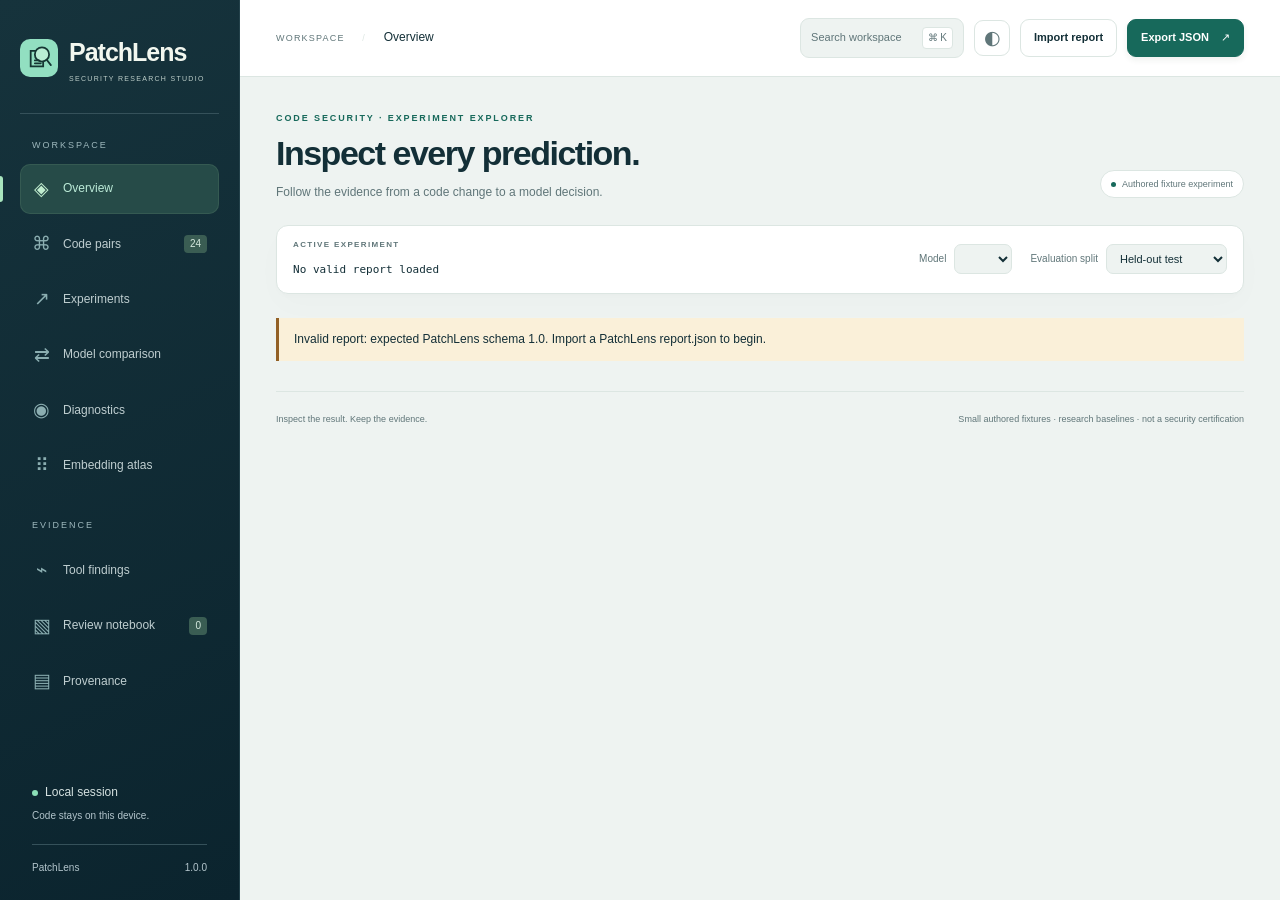
==== src/patchlens/web/index.html @ 0af5da5a "Initial release: PatchLens v1.0.0" ====
<!doctype html>
<html lang="en">
<head>
  <meta charset="utf-8">
  <meta name="viewport" content="width=device-width,initial-scale=1">
  <meta name="description" content="Inspect code pairs, model errors and reproducible security experiments locally with PatchLens.">
  <meta http-equiv="Content-Security-Policy" content="default-src 'self' data: blob:; script-src 'self'; style-src 'self' 'unsafe-inline'; img-src 'self' data: blob:; connect-src 'none'; object-src 'none'; base-uri 'none'">
  <meta name="theme-color" content="#102a32">
  <title>PatchLens · Security Research Studio</title>
  <link rel="icon" href="assets/mark.svg" type="image/svg+xml">
  <link rel="stylesheet" href="styles.css">
  <link rel="stylesheet" href="studio.css">
  <script src="report-data.js" defer></script>
  <script src="analysis.js" defer></script>
  <script src="workspace.js" defer></script>
  <script src="app.js" defer></script>
</head>
<body>
  <a class="skip" href="#main-content">Skip to workbench</a>
  <div class="app-shell">
    <aside class="sidebar">
      <a href="#overview" class="brand" aria-label="PatchLens overview"><img src="assets/mark.svg" alt="" width="36" height="36"><span>PatchLens<small>SECURITY RESEARCH STUDIO</small></span></a>
      <div class="side-rule"></div>
      <div class="nav-label">WORKSPACE</div>
      <nav aria-label="Main navigation">
        <button class="nav-item active" data-route="overview" aria-current="page"><span class="nav-symbol">◈</span>Overview</button>
        <button class="nav-item" data-route="pairs"><span class="nav-symbol">⌘</span>Code pairs<span id="pair-count" class="nav-count">24</span></button>
        <button class="nav-item" data-route="experiments"><span class="nav-symbol">↗</span>Experiments</button>
        <button class="nav-item" data-route="compare"><span class="nav-symbol">⇄</span>Model comparison</button>
        <button class="nav-item" data-route="diagnostics"><span class="nav-symbol">◉</span>Diagnostics</button>
        <button class="nav-item" data-route="embeddings"><span class="nav-symbol">⠿</span>Embedding atlas</button>
        <span class="nav-divider">EVIDENCE</span>
        <button class="nav-item" data-route="tools"><span class="nav-symbol">⌁</span>Tool findings</button>
        <button class="nav-item" data-route="review"><span class="nav-symbol">▧</span>Review notebook<span id="review-count" class="nav-count">0</span></button>
        <button class="nav-item" data-route="provenance"><span class="nav-symbol">▤</span>Provenance</button>
      </nav>
      <div class="side-bottom"><span class="status-dot"></span>Local session<small>Code stays on this device.</small><div class="version">PatchLens <span id="version">1.0.0</span></div></div>
    </aside>
    <div class="main-shell">
      <header class="topbar">
        <div class="breadcrumb">WORKSPACE <span>/</span> <strong id="route-label">Overview</strong></div>
        <div class="top-actions"><button class="command-trigger" id="command-button" aria-label="Search pages and code pairs">Search workspace <kbd>⌘ K</kbd></button><button class="icon-button" id="theme-toggle" aria-label="Toggle dark appearance">◐</button><button class="button quiet" id="import-button">Import report</button><button class="button primary" id="export-button">Export JSON <span aria-hidden="true">↗</span></button></div>
        <input type="file" id="import-file" accept=".json,application/json" hidden>
      </header>
      <main id="main-content">
        <div class="page-intro"><div><div class="eyebrow" id="eyebrow">CODE SECURITY · EXPERIMENT EXPLORER</div><h1 id="page-title">Inspect every prediction.</h1><p id="page-description">Follow the evidence from a code change to a model decision.</p></div><div class="fixture-badge"><span></span>Authored fixture experiment</div></div>
        <div class="contextbar">
          <div class="context-name"><span class="micro-label">ACTIVE EXPERIMENT</span><strong id="experiment-id">Loading local report…</strong></div>
          <div class="select-group"><label for="model-select">Model</label><select id="model-select"></select></div>
          <div class="select-group"><label for="split-select">Evaluation split</label><select id="split-select"><option value="test">Held-out test</option><option value="validation">Validation</option><option value="train">Training</option></select></div>
        </div>
        <div id="notice" class="notice" role="status" hidden></div>
        <section id="view-overview" class="view" aria-label="Experiment overview"></section>
        <section id="view-pairs" class="view" aria-label="Code pair explorer" hidden></section>
        <section id="view-experiments" class="view" aria-label="Experiment comparison" hidden></section>
        <section id="view-compare" class="view" aria-label="Paired model comparison" hidden></section>
        <section id="view-diagnostics" class="view" aria-label="Model diagnostics" hidden></section>
        <section id="view-review" class="view" aria-label="Local review notebook" hidden></section>
        <section id="view-embeddings" class="view" aria-label="Embedding atlas" hidden></section>
        <section id="view-tools" class="view" aria-label="Static analysis findings" hidden></section>
        <section id="view-provenance" class="view" aria-label="Dataset provenance" hidden></section>
        <footer class="page-footer"><span>Inspect the result. Keep the evidence.</span><span>Small authored fixtures · research baselines · not a security certification</span></footer>
      </main>
    </div>
  </div>
  <div id="toast" role="status" aria-live="polite" hidden></div>
  <input type="file" id="comparison-file" accept=".json,application/json" hidden>
  <input type="file" id="review-file" accept=".json,application/json" hidden>
  <dialog id="command-dialog" aria-labelledby="command-title">
    <div class="command-heading"><h2 id="command-title">Go anywhere.</h2><button class="small-button" id="command-close" aria-label="Close workspace search">Esc</button></div>
    <label class="sr-only" for="command-search">Search pages and code pairs</label><input id="command-search" class="search" placeholder="Search pages, code pairs or actions…" autocomplete="off">
    <div id="command-results" class="command-results"></div>
    <p class="command-help">↑ ↓ to move · Enter to open · Esc to close</p>
  </dialog>
  <noscript><div class="noscript">JavaScript is needed for the interactive workbench. The same raw results are available in report.json.</div></noscript>
</body>
</html>
---- src/patchlens/web/styles.css ----
@font-face{font-family:PatchSans;src:local("Inter"),local("Segoe UI"),local("Arial");font-display:swap}
:root{--bg:#f5f6f2;--panel:#ffffff;--ink:#152c36;--muted:#596d75;--line:#dbe4df;--teal:#146d5d;--mint:#dff3e8;--nav:#142734;--nav-muted:#b3c5cc;--danger:#a74332;--danger-bg:#fff0e9;--warm:#926026;--warm-bg:#faf0d9;--code:#14252f;--code-ink:#e4ecea;--code-muted:#a9b9bf;--shadow:0 5px 20px rgba(24,44,42,.025);color-scheme:light}
:root[data-theme=dark]{--bg:#0f1d25;--panel:#172b35;--ink:#e9f2ef;--muted:#adc1c5;--line:#304651;--teal:#8bdfc5;--mint:#203f38;--nav:#0b1921;--nav-muted:#abc0c8;--danger:#ffb6a5;--danger-bg:#442f2e;--warm:#e4c188;--warm-bg:#3c3524;--code:#101d25;--code-ink:#e4ecea;--code-muted:#a9b9bf;color-scheme:dark}
*{box-sizing:border-box}body{margin:0;font-family:PatchSans,-apple-system,BlinkMacSystemFont,"Segoe UI",Arial,sans-serif;background:var(--bg);color:var(--ink);font-size:14px;line-height:1.55}button,input,select{font:inherit}button,select{cursor:pointer}button{color:inherit}a{color:var(--teal)}button:focus-visible,select:focus-visible,input:focus-visible,a:focus-visible,[tabindex]:focus-visible{outline:3px solid #ca8b54;outline-offset:3px}button:disabled{cursor:default;opacity:.45}.app-shell{display:grid;grid-template-columns:216px minmax(0,1fr);min-height:100vh}.sidebar{background:var(--nav);color:#edf4ee;padding:30px 18px 22px;display:flex;flex-direction:column;min-width:0}.brand{display:flex;align-items:center;gap:10px;text-decoration:none;color:#f2f7ef;font-size:22px;font-weight:650;letter-spacing:-.7px}.brand small{display:block;font-size:8px;letter-spacing:1.55px;font-weight:400;color:#bdcec9;margin-top:2px}.side-rule{height:1px;background:#364853;margin:28px 0}.nav-label{font-size:10px;letter-spacing:1.5px;color:var(--nav-muted);margin:0 12px 12px}.sidebar nav{display:grid;gap:5px}.nav-item{display:flex;align-items:center;gap:11px;border:0;background:transparent;color:#c7d5d7;padding:12px 13px;border-radius:8px;text-align:left;font-size:13px}.nav-item:hover{background:#213744}.nav-item.active{color:#a7f1d1;background:#29463f}.nav-symbol{font-size:19px;width:19px;text-align:center}.nav-count{font-size:10px;background:#37554c;border-radius:4px;padding:1px 6px;margin-left:auto;color:#d6eadf}.side-bottom{margin-top:auto;padding:90px 12px 0;color:#d5e1e0;font-size:12px}.status-dot{display:inline-block;width:6px;height:6px;border-radius:100%;background:#8bdfb7;margin-right:7px}.side-bottom small{display:block;font-size:10px;margin-top:6px;color:var(--nav-muted)}.version{border-top:1px solid #364853;margin-top:20px;padding-top:15px;color:var(--nav-muted);font-size:10px}.version span{float:right}.main-shell{min-width:0}.topbar{min-height:77px;display:flex;align-items:center;justify-content:space-between;gap:12px;padding:18px 34px;border-bottom:1px solid var(--line);background:var(--panel)}.breadcrumb{font-size:10px;letter-spacing:1.2px;color:var(--muted)}.breadcrumb span{padding:0 14px;color:var(--line)}.breadcrumb strong{font-size:12px;font-weight:500;letter-spacing:0;color:var(--ink)}.top-actions{display:flex;align-items:center;gap:8px}.button{border:1px solid var(--line);background:var(--panel);padding:9px 13px;border-radius:7px;font-size:12px;font-weight:550;white-space:nowrap}.button:hover{border-color:var(--teal)}.button.primary{background:var(--teal);color:var(--panel);border-color:var(--teal)}.button.primary span{margin-left:9px}.button.quiet{background:transparent}.icon-button{border:0;background:transparent;color:var(--muted);width:34px;height:34px;font-size:22px}.small-button{padding:5px 9px;font-size:11px;border:1px solid var(--line);background:var(--panel);border-radius:5px;color:var(--ink)}#main-content{max-width:1540px;margin:auto;padding:31px 34px 20px}.page-intro{display:flex;justify-content:space-between;gap:20px;align-items:center;margin-bottom:25px}.eyebrow{font-size:10px;letter-spacing:1.5px;color:var(--teal);font-weight:600}h1{font-family:Georgia,"Times New Roman",serif;font-size:37px;line-height:1.2;letter-spacing:-1.4px;font-weight:400;margin:9px 0 8px}.page-intro p{color:var(--muted);font-size:13px;margin:0}.fixture-badge{font-size:10px;white-space:nowrap;display:flex;align-items:center;gap:6px;color:var(--teal);background:var(--mint);padding:7px 10px;border-radius:5px}.fixture-badge span{width:5px;height:5px;background:var(--teal);border-radius:100%}.contextbar{display:flex;align-items:center;gap:19px;flex-wrap:wrap;background:var(--panel);border:1px solid var(--line);border-radius:10px;padding:15px 18px;margin-bottom:23px}.context-name{flex:1;min-width:170px}.micro-label{font-size:9px;letter-spacing:1.3px;color:var(--muted);display:block;margin-bottom:5px}.context-name strong{font-family:ui-monospace,SFMono-Regular,Consolas,monospace;font-size:12px;font-weight:500}.select-group{display:flex;gap:8px;align-items:center}.select-group label{color:var(--muted);font-size:11px}select{max-width:100%;background:var(--bg);border:1px solid var(--line);color:var(--ink);border-radius:6px;padding:8px 27px 8px 9px;font-size:11px}h2,h3{font-weight:550}h2{font-size:15px;margin:0}h3{font-size:13px;margin:0}.panel{background:var(--panel);border:1px solid var(--line);border-radius:11px;padding:20px;box-shadow:var(--shadow);min-width:0}.panel-head{display:flex;justify-content:space-between;gap:12px;align-items:start;margin-bottom:17px}.panel-head p{font-size:11px;color:var(--muted);margin:5px 0 0}.panel-tag{font-size:9px;letter-spacing:.5px;color:var(--muted);border:1px solid var(--line);padding:3px 6px;border-radius:4px;white-space:nowrap}.stats-grid{display:grid;grid-template-columns:repeat(4,minmax(0,1fr));gap:13px;margin-bottom:18px}.stat{padding:17px 18px;background:var(--panel);border:1px solid var(--line);border-radius:10px}.stat-title{font-size:11px;color:var(--muted)}.stat-value{font-size:30px;font-weight:550;letter-spacing:-1.3px;margin:7px 0 3px;line-height:1.3;font-variant-numeric:tabular-nums}.stat-detail{font-size:10px;color:var(--muted)}.stat.accent{background:var(--nav);color:#edf5ef;border-color:var(--nav)}.stat.accent .stat-title,.stat.accent .stat-detail{color:#bad1c9}.stat.accent .stat-value{color:#a9ebca}.grid-main{display:grid;grid-template-columns:minmax(0,1.6fr) minmax(270px,1fr);gap:18px;margin-bottom:18px}.grid-equal{display:grid;grid-template-columns:1fr 1fr;gap:18px;margin-bottom:18px}.table-wrap{overflow-x:auto}table{border-collapse:collapse;width:100%;font-size:11px}th{text-align:left;color:var(--muted);font-size:9px;text-transform:uppercase;letter-spacing:.7px;font-weight:500;padding:0 9px 12px;border-bottom:1px solid var(--line)}td{padding:13px 9px;border-bottom:1px solid var(--line);font-variant-numeric:tabular-nums}tr:last-child td{border-bottom:0}td.num{text-align:right}th.num{text-align:right}td:first-child,th:first-child{padding-left:0}.selected-row td{background:var(--mint)}.model-name{font-size:11px;font-weight:500;display:flex;gap:6px;align-items:center}.model-name i{display:inline-block;width:6px;height:6px;border-radius:100%;background:var(--teal)}.model-note{display:block;font-size:9px;color:var(--muted);margin-top:3px}.subtle-link{border:0;background:transparent;color:var(--teal);font-size:11px;text-align:left;padding:0}.metric-foot{color:var(--muted);font-size:10px;margin-top:15px}.matrix{display:grid;grid-template-columns:1fr 1fr;gap:8px}.matrix-cell{border-radius:7px;padding:13px;background:var(--bg)}.matrix-cell strong{display:block;font-size:26px;font-variant-numeric:tabular-nums;font-weight:550}.matrix-cell span{display:block;font-size:10px;color:var(--muted)}.matrix-cell.error{background:var(--danger-bg);color:var(--danger)}.matrix-cell.error span{color:var(--danger)}.matrix-caption{font-size:10px;color:var(--muted);margin:11px 0 0}.chart{width:100%;min-height:220px}.chart svg{display:block;width:100%;overflow:visible}.chart .grid{stroke:var(--line);stroke-width:1}.chart text{fill:var(--muted);font:11px PatchSans,Arial,sans-serif}.chart .axis-title{fill:var(--ink)}.chart .line{fill:none;stroke:var(--teal);stroke-width:2.3;stroke-linejoin:round}.chart .fill{fill:var(--mint)}.error-list{display:grid;gap:0}.error-row{width:100%;display:flex;justify-content:space-between;align-items:center;gap:15px;background:none;border:0;border-bottom:1px solid var(--line);padding:12px 0;text-align:left}.error-row:last-child{border-bottom:0}.error-row strong{font-size:12px;font-weight:500;display:block}.error-row small{font-size:10px;color:var(--muted);display:block;margin-top:2px}.pill{display:inline-block;border-radius:4px;padding:3px 6px;font-size:9px;white-space:nowrap;background:var(--mint);color:var(--teal)}.pill.risk{background:var(--danger-bg);color:var(--danger)}.pill.neutral{background:var(--bg);color:var(--muted)}.empty{color:var(--muted);font-size:12px;padding:20px 0;line-height:1.6}.note-line{font-size:11px;color:var(--muted);margin:15px 0 0;padding-top:13px;border-top:1px solid var(--line)}.pair-layout{display:grid;grid-template-columns:240px minmax(0,1fr);gap:17px}.pair-library{padding:15px}.search{width:100%;border:1px solid var(--line);border-radius:6px;padding:10px;background:var(--bg);color:var(--ink);font-size:12px}.pair-filters{display:flex;gap:8px;flex-wrap:wrap;margin:10px 0}.pair-filters select{flex:1;min-width:0}.pair-list{display:grid;gap:5px;max-height:655px;overflow:auto;margin-top:13px}.pair-option{border:1px solid transparent;text-align:left;padding:13px 11px;border-radius:6px;background:none;color:var(--ink)}.pair-option strong{display:block;font-size:12px;font-weight:500}.pair-option small{display:block;font-size:9px;color:var(--muted);margin-top:5px;letter-spacing:.35px}.pair-option.selected{background:var(--mint);border-color:var(--mint)}.pair-option:hover{border-color:var(--line)}.pair-detail{min-width:0}.pair-heading{display:flex;justify-content:space-between;align-items:center;gap:10px;margin-bottom:14px}.pair-heading h2{font-size:18px}.pair-heading p{font-size:10px;color:var(--muted);margin:5px 0 0}.code-grid{display:grid;grid-template-columns:1fr 1fr;gap:11px}.code-panel{background:var(--code);color:var(--code-ink);border-radius:9px;min-width:0;overflow:hidden}.code-head{padding:12px 13px;border-bottom:1px solid #38505a;display:flex;justify-content:space-between;gap:6px;align-items:center;font-size:11px}.code-head strong{font-weight:500}.code-head .copy{background:#263a45;border:1px solid #405560;border-radius:4px;color:#dbe8e4;font-size:9px;padding:3px 6px}.code-panel pre{margin:0;min-height:220px;padding:13px 0;font:11px/1.9 ui-monospace,SFMono-Regular,Consolas,monospace;white-space:pre-wrap;overflow-wrap:anywhere;tab-size:2}.code-line{display:block;padding:0 11px}.line-no{display:inline-block;min-width:22px;color:#94a9b3;font-size:9px;user-select:none}.line-change.before{background:#593d343d}.line-change.after{background:#285b4347}.token-keyword{color:#95d6ec}.token-string{color:#cfdaa3}.token-number{color:#e6b894}.code-score{border-top:1px solid #38505a;display:flex;justify-content:space-between;gap:12px;padding:11px 13px;font-size:10px;color:#bacbd0}.code-score strong{color:#f0f4e9;font-weight:500}.rationale{margin-top:13px}.rationale p{font-size:12px;color:var(--muted);margin:8px 0 15px}.rationale p:last-child{margin-bottom:0}.pair-meta{display:flex;gap:8px;flex-wrap:wrap;margin-top:14px}.threshold-panel{padding:18px;margin-bottom:18px;display:flex;gap:22px;align-items:center;flex-wrap:wrap}.threshold-panel .threshold-copy{min-width:200px;flex:1}.threshold-copy p{font-size:11px;color:var(--muted);margin:5px 0 0}.threshold-control{flex:1;min-width:190px;display:flex;gap:13px;align-items:center}.threshold-control input{accent-color:var(--teal);width:100%}.threshold-value{font-size:21px;font-variant-numeric:tabular-nums;min-width:47px}.legend{display:flex;gap:17px;flex-wrap:wrap;font-size:10px;color:var(--muted);margin-bottom:10px}.legend span{display:flex;gap:6px;align-items:center}.legend i{width:7px;height:7px;border-radius:100%;background:var(--teal)}.legend i.risk{background:var(--danger)}.embedding-layout{display:grid;grid-template-columns:minmax(0,2fr) minmax(220px,1fr);gap:18px}.embedding-chart{min-height:350px}.scatter-point{stroke:var(--panel);stroke-width:1.5;cursor:pointer}.scatter-point:hover,.scatter-point:focus{stroke:var(--ink);stroke-width:3}.point-inspector dl{margin:15px 0 0}.point-inspector dt{font-size:10px;color:var(--muted);margin-top:14px}.point-inspector dd{margin:3px 0;font-size:12px;overflow-wrap:anywhere}.point-inspector p{font-size:12px;color:var(--muted)}.point-inspector .button{margin-top:20px}.key-values{margin:0}.kv-row{display:grid;grid-template-columns:160px 1fr;gap:15px;padding:13px 0;border-bottom:1px solid var(--line);font-size:12px}.kv-row:last-child{border:0}.kv-row dt{color:var(--muted)}.kv-row dd{margin:0;overflow-wrap:anywhere}.hash{font:11px/1.7 ui-monospace,SFMono-Regular,Consolas,monospace}.checklist{list-style:none;padding:0;margin:0}.checklist li{font-size:12px;padding:10px 0;border-bottom:1px solid var(--line);display:flex;gap:8px}.checklist li:last-child{border:0}.checklist li::before{content:'✓';color:var(--teal)}.page-footer{display:flex;justify-content:space-between;gap:15px;flex-wrap:wrap;border-top:1px solid var(--line);padding-top:17px;margin-top:27px;color:var(--muted);font-size:9px}.notice{border-left:3px solid var(--warm);background:var(--warm-bg);color:var(--ink);padding:12px 15px;margin-bottom:18px;font-size:12px}.noscript{position:absolute;top:100px;left:20px;background:white;color:black;padding:20px}.skip{position:absolute;left:10px;top:-100px;background:var(--panel);padding:10px;z-index:100}.skip:focus{top:10px}#toast{position:fixed;bottom:24px;right:24px;max-width:calc(100% - 48px);border-radius:8px;background:var(--nav);color:#eef5ec;padding:13px 18px;box-shadow:0 5px 30px #0003;z-index:100;font-size:12px}[hidden]{display:none!important}.table-button{border:0;background:none;font:inherit;text-align:left;color:inherit;padding:0}.table-button:hover{text-decoration:underline}.detail-figure{font-size:36px;font-weight:500;letter-spacing:-1px;margin:15px 0 3px}.detail-caption{font-size:11px;color:var(--muted)}.source-banner{display:block;border-radius:10px;width:100%;margin:0 0 18px}.experiment-traits{display:flex;flex-wrap:wrap;gap:6px;margin:8px 0 0}
@media(min-width:1600px){#main-content{padding:38px 48px}.topbar{padding-left:48px;padding-right:48px}.app-shell{grid-template-columns:230px minmax(0,1fr)}}
@media(max-width:1150px){.app-shell{grid-template-columns:186px minmax(0,1fr)}.sidebar{padding:26px 12px}.brand{font-size:20px}.brand small{font-size:7px}.nav-item{font-size:12px;padding:11px 10px}#main-content{padding:26px 23px}.topbar{padding:17px 23px}.fixture-badge{display:none}.grid-main{grid-template-columns:minmax(0,1.4fr) minmax(240px,1fr)}.pair-layout{grid-template-columns:200px minmax(0,1fr)}.code-grid{grid-template-columns:1fr}.code-panel pre{min-height:160px}.stats-grid{gap:10px}.stat{padding:15px}.stat-value{font-size:27px}.contextbar{gap:12px}.select-group label{display:none}}
@media(max-width:850px){.app-shell{grid-template-columns:1fr}.sidebar{padding:15px 20px;gap:12px}.brand{font-size:22px}.brand small{font-size:8px}.side-rule,.nav-label,.side-bottom{display:none}.sidebar nav{display:flex;flex-wrap:wrap;gap:5px}.nav-item{padding:8px 11px}.nav-symbol{font-size:16px;width:16px}.nav-count{display:none}.grid-main,.embedding-layout{grid-template-columns:1fr 1fr}.stats-grid{grid-template-columns:repeat(4,1fr)}.topbar{min-height:65px}.code-grid{grid-template-columns:1fr}.pair-list{max-height:460px}}
@media(max-width:640px){#main-content{padding:23px 15px}.sidebar{padding:16px 15px}.brand img{width:30px;height:30px}.nav-item{font-size:11px;padding:8px 9px;min-height:40px}.nav-symbol{display:none}.topbar{padding:12px 15px;flex-wrap:wrap}.breadcrumb{font-size:9px}.top-actions{gap:6px}.button{font-size:11px;padding:8px 10px}h1{font-size:31px}.eyebrow{font-size:9px}.page-intro p{font-size:12px}.contextbar{padding:12px;gap:10px}.context-name{width:100%;flex:auto}.select-group{flex:1;min-width:0}.select-group select{width:100%}.stats-grid{grid-template-columns:1fr 1fr;gap:10px}.stat-value{font-size:29px}.grid-main,.grid-equal,.embedding-layout{grid-template-columns:1fr}.panel{padding:17px}.pair-layout{grid-template-columns:1fr}.pair-list{max-height:180px;grid-template-columns:1fr 1fr;gap:5px}.pair-option{padding:10px 8px}.pair-heading h2{font-size:17px}.code-grid{grid-template-columns:1fr}.code-panel pre{font-size:12px}.threshold-panel{gap:15px}.threshold-control{width:100%;flex:auto}.kv-row{grid-template-columns:1fr;gap:5px;padding:11px 0}.page-footer{font-size:10px}.fixture-badge{display:none}.table-wrap{margin:0 -2px}th,td{padding:10px 6px}table{font-size:10px}.model-name{font-size:10px}.model-note{font-size:9px}.select-group select{font-size:12px}.source-banner{border-radius:7px}}
@media(prefers-reduced-motion:reduce){*{scroll-behavior:auto!important;transition:none!important}}
@media print{.sidebar,.topbar,.contextbar,.page-footer,.threshold-panel,.pair-library{display:none}.app-shell{display:block}.panel,.stat{break-inside:avoid;box-shadow:none}.grid-main,.grid-equal{grid-template-columns:1fr 1fr}.page-intro{margin-top:0}body{background:white;color:black}.view[hidden]{display:none!important}#main-content{padding:0;max-width:none}}
.tool-explainer{margin-bottom:18px;border-left:3px solid var(--teal)}.tool-explainer p{font-size:12px;color:var(--muted)}.tool-findings{display:grid;gap:0}.finding-row{display:grid;grid-template-columns:65px minmax(0,1fr) 16px;gap:12px;text-align:left;padding:17px 0;border:0;border-bottom:1px solid var(--line);background:none;color:var(--ink)}.finding-row:last-child{border-bottom:0}.finding-row strong{display:block;font-size:12px}.finding-row small{display:block;color:var(--muted);font-size:10px;margin-top:5px;overflow-wrap:anywhere}.finding-row p{font-size:12px;margin:8px 0;overflow-wrap:anywhere}.finding-marker{font-size:9px;text-transform:uppercase;letter-spacing:.5px;background:var(--warm-bg);color:var(--warm);padding:5px 7px;align-self:start;border-radius:4px}.finding-row:hover strong{text-decoration:underline}@media(max-width:640px){.finding-row{grid-template-columns:1fr 15px}.finding-marker{grid-column:1/-1;width:max-content}}
---- src/patchlens/web/studio.css ----
/* Studio interface tokens and component styles. */
:root{--bg:#eef3f1;--panel:#fff;--ink:#132f37;--muted:#607679;--line:#dce6e2;--teal:#17695b;--mint:#e2f4eb;--nav:#102a32;--danger:#b44432;--danger-bg:#fff0ec;--shadow:0 3px 5px #123b2d03,0 12px 32px #123b2d04;--radius:16px;--violet:#7162b3;--coral:#d66f58}
:root[data-theme=dark]{--bg:#0b1b22;--panel:#142b34;--ink:#e8f4ef;--muted:#aac0bf;--line:#2a444a;--teal:#9be6c5;--mint:#21483d;--nav:#091e26;--danger:#ffb9a8;--danger-bg:#442d2b;--shadow:0 12px 32px #00000012;--violet:#b5a5ef;--coral:#ee9a84}
body{font-size:14px;line-height:1.6;letter-spacing:.02px}button,input,select,textarea{font:inherit}button{transition:background .16s,border-color .16s,transform .16s}button:active{transform:translateY(1px)}textarea:focus-visible{outline:3px solid #bd945b;outline-offset:3px}.sr-only{position:absolute;width:1px;height:1px;padding:0;margin:-1px;overflow:hidden;clip:rect(0,0,0,0);white-space:nowrap;border:0}
.app-shell{grid-template-columns:240px minmax(0,1fr)}.sidebar{position:sticky;top:0;height:100vh;padding:32px 20px 24px;background:linear-gradient(155deg,#16333c,#0b242e);border-right:1px solid #23414a;overflow-y:auto}.brand{font-size:25px;letter-spacing:-1px;gap:11px}.brand img{width:38px;height:38px}.brand small{font-size:7px;letter-spacing:1.3px;margin-top:1px}.side-rule{background:#35515a;margin:29px 0 24px}.nav-label{font-size:9px;letter-spacing:2px;margin-bottom:11px;color:#9eb8bd}.sidebar nav{gap:5px}.nav-item{position:relative;min-height:45px;padding:10px 12px;border-radius:10px;font-size:12px;gap:12px;color:#bfced0}.nav-item.active{background:#264b48;color:#bcebd8;box-shadow:inset 0 0 0 1px #54796652}.nav-item.active:before{content:'';position:absolute;left:-20px;top:12px;bottom:12px;width:3px;background:#a9e5be;border-radius:0 3px 3px 0}.nav-item:hover{background:#20404a}.nav-symbol{font-size:19px;color:#8baeb1}.nav-item.active .nav-symbol{color:#c0edcf}.nav-divider{font-size:9px;letter-spacing:2px;color:#9eb8bd;margin:22px 12px 8px}.nav-count{background:#3a5d53}.side-bottom{padding:40px 12px 0;margin-top:auto}.version{border-color:#35515a}.topbar{position:sticky;top:0;z-index:20;min-height:76px;padding:18px 36px;background:var(--panel)}.top-actions{gap:10px}.breadcrumb{font-size:9px}.command-trigger{display:flex;gap:20px;align-items:center;border:1px solid var(--line);border-radius:9px;background:var(--bg);color:var(--muted);font-size:11px;padding:8px 10px}kbd{font-family:inherit;font-size:10px;background:var(--panel);padding:2px 5px;border:1px solid var(--line);border-radius:4px}.icon-button{border:1px solid var(--line);border-radius:9px;font-size:19px;height:36px;width:36px}.button{border-radius:9px;padding:9px 13px;font-size:11px}.button.primary{box-shadow:0 3px 6px #0b3f2312}.button.primary:hover{filter:brightness(1.08)}.small-button{border-radius:7px;padding:6px 10px}.button.quiet:hover{background:var(--bg)}
#main-content{padding:34px 36px 22px;max-width:1640px}.page-intro{align-items:flex-end;margin-bottom:23px;gap:16px}.eyebrow{font-size:9px;letter-spacing:1.9px}h1{font-family:PatchSans,-apple-system,BlinkMacSystemFont,'Segoe UI',Arial,sans-serif;font-size:34px;line-height:1.2;font-weight:580;letter-spacing:-1.5px;margin:8px 0 9px}.page-intro p{font-size:12px;max-width:660px}.fixture-badge{border:1px solid var(--line);background:var(--panel);color:var(--muted);border-radius:100px;font-size:9px;padding:6px 10px;margin-bottom:4px}.contextbar{border-radius:12px;padding:13px 16px;gap:18px;margin-bottom:24px;box-shadow:var(--shadow)}.context-name{min-width:160px}.micro-label{font-size:8px;letter-spacing:1.35px;font-weight:600}.context-name strong{font-size:11px}.select-group label{font-size:10px}.select-group select{border-radius:7px;font-size:11px;padding-top:7px;padding-bottom:7px}h2{font-size:15px;letter-spacing:-.3px;font-weight:600}h3{font-weight:600}.panel{border-radius:var(--radius);padding:23px;box-shadow:var(--shadow)}.panel-head{margin-bottom:19px}.panel-head p{font-size:11px;line-height:1.5}.panel-tag{border-radius:5px;font-size:8px;letter-spacing:.7px;padding:4px 6px}.section-panel{margin-bottom:20px}.stats-grid{gap:14px;margin-bottom:21px}.stat{border-radius:13px;padding:20px 18px;box-shadow:var(--shadow);min-width:0}.stat-title{font-size:10px;letter-spacing:.1px}.stat-value{font-size:32px;font-weight:550;letter-spacing:-1.5px;margin:8px 0 5px}.stat-detail{font-size:9px;line-height:1.5}.stat.accent{background:var(--panel);color:var(--ink);border-color:var(--line);border-top:3px solid var(--teal);padding-top:18px}.stat.accent .stat-title,.stat.accent .stat-detail{color:var(--muted)}.stat.accent .stat-value{color:var(--teal)}.grid-main{gap:20px;grid-template-columns:minmax(0,1.5fr) minmax(280px,1fr);margin-bottom:20px}.grid-equal{gap:20px;margin-bottom:20px}.matrix-cell{border:1px solid var(--line);border-radius:10px;background:var(--bg);padding:16px}.matrix-cell.error{border-color:transparent}.matrix-cell strong{font-size:29px}.matrix-caption{line-height:1.7}.table-wrap{max-width:100%}th{font-size:8px;letter-spacing:1px;padding-bottom:13px}td{padding-top:15px;padding-bottom:15px}.model-name{font-weight:550}.selected-row td{background:var(--mint)}.selected-row td:first-child{padding-left:10px;border-radius:8px 0 0 8px}.selected-row td:last-child{border-radius:0 8px 8px 0}.chart .line{stroke-width:2.6}.chart text{font-size:10px}.pill{border-radius:5px;font-size:9px;padding:4px 7px}.metric-foot,.note-line{line-height:1.7}.error-row{padding:15px 0}.error-row strong{font-size:11px}.view{animation:reveal .2s ease-out}@keyframes reveal{from{opacity:.6;transform:translateY(4px)}to{opacity:1;transform:translateY(0)}}
.studio-hero{position:relative;display:grid;grid-template-columns:minmax(0,1.05fr) minmax(260px,1fr);gap:30px;padding:30px 34px;border-radius:18px;margin-bottom:22px;background:#17373f;color:#ecf5ef;overflow:hidden;border:1px solid #294e54;box-shadow:0 14px 36px #133c2f0c}.studio-hero:after{content:'';position:absolute;right:-90px;top:-160px;width:480px;height:480px;border:1px solid #88bea31b;border-radius:50%;box-shadow:0 0 0 48px #88bea30a,0 0 0 96px #88bea305;pointer-events:none}.hero-copy,.hero-evidence{position:relative;z-index:1}.hero-kicker{font-size:8px;letter-spacing:2px;color:#acd9c5}.hero-copy h2{font-size:36px;letter-spacing:-1.4px;line-height:1.12;font-weight:500;margin:13px 0}.hero-copy p{color:#bbcccd;font-size:11px;line-height:1.8;margin:0}.hero-actions{display:flex;align-items:center;gap:18px;margin-top:23px}.hero-actions .button.primary{background:#c5e9bf;color:#193e32;border:0}.hero-link{border:0;background:none;color:#d2e6df;font-size:10px;padding:7px 0}.hero-evidence{align-self:center;background:#0d293273;border:1px solid #5577755e;border-radius:14px;padding:21px 22px}.hero-evidence-heading{display:flex;justify-content:space-between;gap:10px;font-size:8px;letter-spacing:1.2px;color:#adcccb;margin-bottom:16px}.hero-evidence-heading span:last-child{letter-spacing:0;color:#d0e6d9}.evidence-map{display:grid;grid-template-columns:repeat(6,minmax(0,1fr));gap:7px}.evidence-cell{display:flex;align-items:center;justify-content:center;border:1px solid #719f8359;background:#254c49;color:#b2dfbf;border-radius:7px;height:42px;font-size:16px}.evidence-cell:hover{border-color:#c8f1ca;background:#35685d}.evidence-cell.incorrect{background:#b5614d;color:#ffebde;border-color:#d59079}.hero-legend{display:flex;flex-wrap:wrap;gap:10px;margin-top:17px;font-size:8px;color:#bdd2cc}.hero-legend i{display:inline-block;width:6px;height:6px;border-radius:2px;background:#8cc4a0;margin-right:5px}.hero-legend .error{background:#d98d70}.hero-evidence p{font-size:8px;color:#98b7b6;margin:11px 0 0}
.reference-line{fill:none;stroke:var(--muted);stroke-dasharray:4 5;stroke-width:1;opacity:.65}.confidence-line{stroke:var(--teal);stroke-width:3;opacity:.23}.calibration-dot{fill:var(--teal);stroke:var(--panel);stroke-width:2}.histogram{height:220px;display:flex;gap:8px;align-items:stretch;padding-top:14px;margin:16px 0 22px;border-bottom:1px solid var(--line);background:repeating-linear-gradient(to top,transparent,transparent 48px,var(--line) 49px,transparent 50px)}.histogram-bin{display:flex;flex:1;flex-direction:column;position:relative;min-width:0}.histogram-bars{display:flex;gap:3px;align-items:flex-end;height:100%}.histogram-bars span{flex:1;min-height:0;background:var(--teal);border-radius:4px 4px 0 0}.histogram-bars .vulnerable{background:var(--coral)}.histogram-bin small{position:absolute;bottom:-21px;width:100%;text-align:center;font-size:9px;color:var(--muted)}.distribution-summary{display:flex;gap:35px;border-top:1px solid var(--line);padding-top:16px;margin-top:21px}.distribution-summary span{display:block;color:var(--muted);font-size:10px}.distribution-summary strong{font-size:25px;font-weight:500;letter-spacing:-1px}.interval-track{position:relative;min-width:100px;max-width:210px;height:4px;background:var(--bg);border-radius:3px;margin:5px 0 10px}.interval-track span{position:absolute;height:4px;border-radius:3px;background:var(--coral);opacity:.4}.interval-track i{position:absolute;top:-2px;transform:translateX(-50%);width:8px;height:8px;border-radius:50%;background:var(--danger)}.interval-label{font-size:8px;color:var(--muted)}.cwe-button{color:var(--teal);white-space:nowrap}.margin-row{display:grid;grid-template-columns:minmax(130px,1fr) minmax(90px,1fr) 65px;align-items:center;gap:30px;border:0;border-bottom:1px solid var(--line);background:none;width:100%;padding:16px 0;text-align:left}.margin-row:last-child{border:0}.margin-row>span:first-child strong{display:block;font-size:11px;font-weight:500}.margin-row small{display:block;color:var(--muted);font-size:9px}.margin-row>strong{text-align:right;font:12px ui-monospace,monospace}.dumbbell{position:relative;height:3px;background:var(--bg)}.dumbbell span{position:absolute;height:3px;background:var(--line)}.dumbbell i{position:absolute;top:-3px;height:9px;width:9px;border-radius:50%;background:var(--teal);transform:translateX(-50%)}.dumbbell i.before{background:var(--coral)}.text-danger{color:var(--danger)}
.comparison-selectors{display:flex;align-items:center;gap:22px;margin-bottom:22px}.comparison-selectors>div{flex:1;min-width:0}.comparison-selectors select{width:100%;font-size:12px}.comparison-selectors small{display:block;font:9px ui-monospace,monospace;color:var(--muted);margin-top:7px;overflow-wrap:anywhere}.compare-arrow{font-size:24px;color:var(--teal)}.comparison-actions{display:grid;justify-items:end;gap:10px}.table-subtitle{display:block;font-size:9px;color:var(--muted);margin-top:4px}.comparison-selectors .micro-label{font-size:8px}
.review-toolbar{display:flex;justify-content:space-between;align-items:center;gap:20px;margin-bottom:20px}.review-toolbar p{font-size:11px;color:var(--muted);margin:5px 0 0}.review-toolbar>div:last-child{display:flex;gap:8px;flex-shrink:0}.review-layout{display:grid;grid-template-columns:260px minmax(0,1fr);gap:20px}.review-list-panel{padding:17px}.review-list-panel select{width:100%;margin:10px 0}#review-list{max-height:650px;overflow:auto}.review-option{display:block;width:100%;background:transparent;border:1px solid transparent;border-radius:8px;padding:13px 10px;text-align:left;margin:3px 0}.review-option.selected{background:var(--mint);border-color:var(--line)}.review-option strong{display:block;font-size:11px;font-weight:500;overflow-wrap:anywhere}.review-option small{display:block;font-size:9px;color:var(--muted);margin:3px 0 7px}.review-editor{min-width:0}.review-code{background:var(--code);color:var(--code-ink);font:11px/1.9 ui-monospace,SFMono-Regular,Consolas,monospace;padding:20px;border-radius:10px;white-space:pre-wrap;overflow-wrap:anywhere;margin:20px 0 10px}.review-assumption{font-size:11px;color:var(--muted);margin:0 0 20px}.review-editor select{width:100%;margin-bottom:20px;font-size:12px}.review-editor textarea{width:100%;resize:vertical;min-height:145px;max-height:500px;border:1px solid var(--line);border-radius:9px;background:var(--bg);color:var(--ink);padding:13px;font-size:12px;line-height:1.7}.review-save{display:flex;justify-content:space-between;align-items:center;gap:15px;margin-top:13px}.review-save span{font-size:9px;color:var(--muted)}.review-editor .note-line{font-size:10px}
.pair-layout{grid-template-columns:235px minmax(0,1fr);gap:20px}.pair-library{padding:17px}.search{border-radius:8px;font-size:11px;padding:10px 12px}.pair-option{border-radius:9px;padding:14px 11px}.pair-option strong{font-size:11px}.pair-heading h2{font-size:20px;letter-spacing:-.5px}.code-panel{border-radius:13px;border:1px solid #29434b}.code-head{padding:13px 15px;font-size:10px}.code-panel pre{font-size:11px;padding:17px 0;min-height:230px}.rationale{margin-top:17px}.rationale p{font-size:11px}.code-score{font-size:9px}.point-inspector .button{width:100%;text-align:center}.page-footer{margin-top:30px;padding-top:20px;font-size:9px}#toast{background:#0d303b;color:#e2f5e9;border:1px solid #537974;z-index:1000}
#command-dialog{width:min(610px,calc(100vw - 28px));max-height:min(680px,80vh);border:1px solid var(--line);border-radius:18px;padding:22px;background:var(--panel);color:var(--ink);box-shadow:0 35px 120px #00121b66}#command-dialog::backdrop{background:#061c2c80;backdrop-filter:blur(5px)}.command-heading{display:flex;justify-content:space-between;align-items:center;margin-bottom:17px}.command-heading h2{font-size:22px;letter-spacing:-.8px}.command-results{margin-top:14px;max-height:390px;overflow-y:auto}.command-item{display:flex;justify-content:space-between;align-items:center;width:100%;background:transparent;border:1px solid transparent;border-radius:8px;padding:12px 11px;text-align:left;gap:15px}.command-item:hover,.command-item:focus{background:var(--mint)}.command-item strong{display:block;font-size:12px;font-weight:500}.command-item small{display:block;font-size:9px;color:var(--muted);margin-top:2px}.command-help{font-size:9px;color:var(--muted);border-top:1px solid var(--line);padding-top:13px;margin:12px 0 0}
@media(min-width:1680px){.app-shell{grid-template-columns:250px minmax(0,1fr)}#main-content{padding:40px 48px}.topbar{padding-left:48px;padding-right:48px}.studio-hero{padding:34px 42px}.hero-copy h2{font-size:40px}}
@media(max-width:1250px){.app-shell{grid-template-columns:215px minmax(0,1fr)}.sidebar{padding-left:15px;padding-right:15px}.brand{font-size:23px}.brand small{font-size:6px}.nav-item{font-size:11px;padding-left:10px;gap:9px}.nav-item.active:before{left:-15px}#main-content{padding:28px 24px}.topbar{padding:17px 24px}.command-trigger{font-size:0;gap:0;border:0;background:none;padding:0}.command-trigger kbd{font-size:10px}.studio-hero{padding:27px;gap:25px}.hero-copy h2{font-size:32px}.hero-actions{gap:13px;flex-wrap:wrap}.grid-main{grid-template-columns:minmax(0,1.3fr) minmax(260px,1fr)}.pair-layout{grid-template-columns:205px minmax(0,1fr)}.comparison-selectors{gap:15px;flex-wrap:wrap}.comparison-actions{flex-basis:100%!important;justify-items:start}.review-layout{grid-template-columns:230px minmax(0,1fr)}.fixture-badge{display:none}.review-toolbar{align-items:flex-start;flex-wrap:wrap}}
@media(max-width:960px){.app-shell{grid-template-columns:1fr}.sidebar{position:relative;height:auto;padding:18px 22px;overflow:visible;display:block}.brand{font-size:24px}.brand small{font-size:7px}.sidebar nav{display:flex;flex-wrap:wrap;margin-top:18px;gap:5px}.side-rule,.nav-label,.side-bottom,.nav-divider{display:none}.nav-item{min-height:36px;font-size:11px;padding:7px 11px}.nav-item.active:before{display:none}.nav-count{display:none}.nav-symbol{font-size:16px;width:16px}.topbar{position:static}.studio-hero{grid-template-columns:1fr 1fr}.grid-main{grid-template-columns:minmax(0,1.3fr) minmax(260px,1fr)}.page-intro h1{font-size:32px}.code-grid{grid-template-columns:1fr}}
@media(max-width:640px){.sidebar{padding:17px 16px}.brand{font-size:23px}.brand img{width:34px;height:34px}.nav-item{font-size:10px;padding:7px 9px;min-height:35px}.nav-symbol{display:none}.sidebar nav{gap:4px;margin-top:17px}#main-content{padding:24px 15px}.topbar{padding:13px 15px;gap:12px}.top-actions{width:100%;gap:7px}.command-trigger{margin-right:auto;font-size:10px;gap:8px;background:var(--bg);border:1px solid var(--line);padding:7px 8px}.command-trigger kbd{display:none}.icon-button{width:33px;height:33px}.button{font-size:10px;padding:8px 10px}.page-intro{margin-bottom:19px}.page-intro h1{font-size:29px}.page-intro p{font-size:11px;line-height:1.7}.contextbar{gap:10px;border-radius:10px;margin-bottom:19px}.context-name{min-width:100%;width:100%}.select-group{min-width:0}.select-group select{font-size:11px}.studio-hero{grid-template-columns:1fr;gap:23px;padding:25px 23px;border-radius:15px}.hero-copy h2{font-size:34px}.hero-kicker{font-size:7px;letter-spacing:1.7px}.hero-actions{margin-top:18px}.hero-evidence{padding:17px 18px}.hero-evidence-heading{font-size:7px}.evidence-cell{height:35px;font-size:14px}.hero-legend{font-size:7px}.hero-evidence p{font-size:7px}.stats-grid{grid-template-columns:1fr 1fr;gap:10px}.stat{padding:16px 13px;min-height:118px}.stat.accent{padding-top:14px}.stat-value{font-size:28px}.stat-title{font-size:9px}.stat-detail{font-size:8px}.grid-main,.grid-equal,.embedding-layout{grid-template-columns:1fr;gap:17px}.panel{padding:18px;border-radius:13px}h2{font-size:14px}.panel-head p{font-size:10px}.panel-tag{font-size:7px}.panel-head{gap:8px}.table-wrap table{min-width:390px}.comparison-selectors .micro-label{font-size:7px}.comparison-selectors select{font-size:11px}.comparison-selectors{gap:12px}.compare-arrow{font-size:20px}.comparison-actions{width:100%;flex:auto;justify-items:start}.comparison-actions .button{width:100%}.review-layout,.pair-layout{grid-template-columns:1fr}.review-list-panel{padding:15px}#review-list{max-height:215px;display:grid;grid-template-columns:1fr 1fr;gap:5px}.review-option strong{font-size:10px}.review-option small{font-size:8px}.review-option .pill{font-size:7px}.review-toolbar p{font-size:10px}.review-toolbar>div:last-child{width:100%}.review-toolbar>div:last-child button{flex:1}.review-editor textarea{font-size:13px}.review-save{align-items:flex-start}.review-save span{font-size:8px}.review-code{font-size:11px;padding:14px}.margin-row{grid-template-columns:minmax(100px,1.2fr) minmax(70px,1fr) 46px;gap:15px}.margin-row>span:first-child strong{font-size:10px}.margin-row>strong{font-size:10px}.margin-row small{font-size:8px}.pair-heading h2{font-size:18px}.code-panel pre{min-height:170px}.pair-list{max-height:200px}.distribution-summary strong{font-size:23px}.histogram{gap:5px;height:190px}.histogram-bars{gap:2px}.key-values .kv-row{font-size:11px}.page-footer{font-size:8px}.embedding-chart{min-height:0}}
@media(prefers-reduced-motion:reduce){.view{animation:none}button{transition:none}}
@media print{.studio-hero,.command-trigger,.review-toolbar,.review-list-panel,.comparison-actions,.hero-actions{display:none}.sidebar{display:none}.topbar{display:none}.review-layout{grid-template-columns:1fr}.panel{box-shadow:none}.app-shell{display:block}.view{animation:none}}
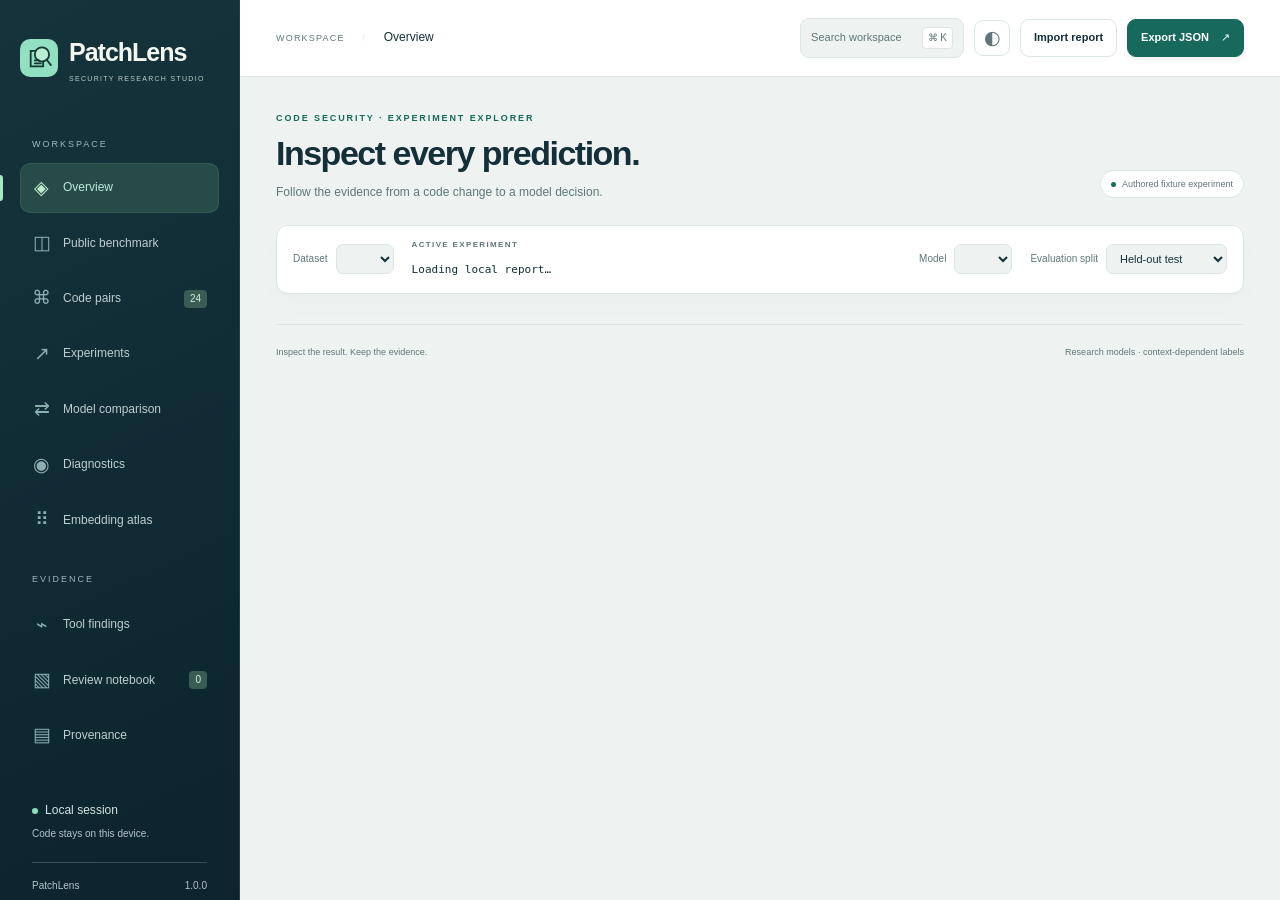
==== commit d4939044: "Release PatchLens v2.0.0 - Add evaluation on 62 real security fixes from 40 repositories. - Use five" ====
--- a/src/patchlens/web/index.html
+++ b/src/patchlens/web/index.html
@@ -13,6 +13,7 @@
   <script src="report-data.js" defer></script>
   <script src="analysis.js" defer></script>
   <script src="workspace.js" defer></script>
+  <script src="benchmark.js" defer></script>
   <script src="app.js" defer></script>
 </head>
 <body>
@@ -24,6 +25,7 @@
       <div class="nav-label">WORKSPACE</div>
       <nav aria-label="Main navigation">
         <button class="nav-item active" data-route="overview" aria-current="page"><span class="nav-symbol">◈</span>Overview</button>
+        <button class="nav-item" data-route="benchmark"><span class="nav-symbol">◫</span>Public benchmark</button>
         <button class="nav-item" data-route="pairs"><span class="nav-symbol">⌘</span>Code pairs<span id="pair-count" class="nav-count">24</span></button>
         <button class="nav-item" data-route="experiments"><span class="nav-symbol">↗</span>Experiments</button>
         <button class="nav-item" data-route="compare"><span class="nav-symbol">⇄</span>Model comparison</button>
@@ -45,12 +47,14 @@
       <main id="main-content">
         <div class="page-intro"><div><div class="eyebrow" id="eyebrow">CODE SECURITY · EXPERIMENT EXPLORER</div><h1 id="page-title">Inspect every prediction.</h1><p id="page-description">Follow the evidence from a code change to a model decision.</p></div><div class="fixture-badge"><span></span>Authored fixture experiment</div></div>
         <div class="contextbar">
+          <div class="select-group corpus-control"><label for="corpus-select">Dataset</label><select id="corpus-select"></select></div>
           <div class="context-name"><span class="micro-label">ACTIVE EXPERIMENT</span><strong id="experiment-id">Loading local report…</strong></div>
           <div class="select-group"><label for="model-select">Model</label><select id="model-select"></select></div>
           <div class="select-group"><label for="split-select">Evaluation split</label><select id="split-select"><option value="test">Held-out test</option><option value="validation">Validation</option><option value="train">Training</option></select></div>
         </div>
         <div id="notice" class="notice" role="status" hidden></div>
         <section id="view-overview" class="view" aria-label="Experiment overview"></section>
+        <section id="view-benchmark" class="view" aria-label="Public benchmark evidence" hidden></section>
         <section id="view-pairs" class="view" aria-label="Code pair explorer" hidden></section>
         <section id="view-experiments" class="view" aria-label="Experiment comparison" hidden></section>
         <section id="view-compare" class="view" aria-label="Paired model comparison" hidden></section>
@@ -59,7 +63,7 @@
         <section id="view-embeddings" class="view" aria-label="Embedding atlas" hidden></section>
         <section id="view-tools" class="view" aria-label="Static analysis findings" hidden></section>
         <section id="view-provenance" class="view" aria-label="Dataset provenance" hidden></section>
-        <footer class="page-footer"><span>Inspect the result. Keep the evidence.</span><span>Small authored fixtures · research baselines · not a security certification</span></footer>
+        <footer class="page-footer"><span>Inspect the result. Keep the evidence.</span><span id="dataset-footer">Research models · context-dependent labels</span></footer>
       </main>
     </div>
   </div>
--- a/src/patchlens/web/studio.css
+++ b/src/patchlens/web/studio.css
@@ -16,3 +16,16 @@
 @media(max-width:640px){.sidebar{padding:17px 16px}.brand{font-size:23px}.brand img{width:34px;height:34px}.nav-item{font-size:10px;padding:7px 9px;min-height:35px}.nav-symbol{display:none}.sidebar nav{gap:4px;margin-top:17px}#main-content{padding:24px 15px}.topbar{padding:13px 15px;gap:12px}.top-actions{width:100%;gap:7px}.command-trigger{margin-right:auto;font-size:10px;gap:8px;background:var(--bg);border:1px solid var(--line);padding:7px 8px}.command-trigger kbd{display:none}.icon-button{width:33px;height:33px}.button{font-size:10px;padding:8px 10px}.page-intro{margin-bottom:19px}.page-intro h1{font-size:29px}.page-intro p{font-size:11px;line-height:1.7}.contextbar{gap:10px;border-radius:10px;margin-bottom:19px}.context-name{min-width:100%;width:100%}.select-group{min-width:0}.select-group select{font-size:11px}.studio-hero{grid-template-columns:1fr;gap:23px;padding:25px 23px;border-radius:15px}.hero-copy h2{font-size:34px}.hero-kicker{font-size:7px;letter-spacing:1.7px}.hero-actions{margin-top:18px}.hero-evidence{padding:17px 18px}.hero-evidence-heading{font-size:7px}.evidence-cell{height:35px;font-size:14px}.hero-legend{font-size:7px}.hero-evidence p{font-size:7px}.stats-grid{grid-template-columns:1fr 1fr;gap:10px}.stat{padding:16px 13px;min-height:118px}.stat.accent{padding-top:14px}.stat-value{font-size:28px}.stat-title{font-size:9px}.stat-detail{font-size:8px}.grid-main,.grid-equal,.embedding-layout{grid-template-columns:1fr;gap:17px}.panel{padding:18px;border-radius:13px}h2{font-size:14px}.panel-head p{font-size:10px}.panel-tag{font-size:7px}.panel-head{gap:8px}.table-wrap table{min-width:390px}.comparison-selectors .micro-label{font-size:7px}.comparison-selectors select{font-size:11px}.comparison-selectors{gap:12px}.compare-arrow{font-size:20px}.comparison-actions{width:100%;flex:auto;justify-items:start}.comparison-actions .button{width:100%}.review-layout,.pair-layout{grid-template-columns:1fr}.review-list-panel{padding:15px}#review-list{max-height:215px;display:grid;grid-template-columns:1fr 1fr;gap:5px}.review-option strong{font-size:10px}.review-option small{font-size:8px}.review-option .pill{font-size:7px}.review-toolbar p{font-size:10px}.review-toolbar>div:last-child{width:100%}.review-toolbar>div:last-child button{flex:1}.review-editor textarea{font-size:13px}.review-save{align-items:flex-start}.review-save span{font-size:8px}.review-code{font-size:11px;padding:14px}.margin-row{grid-template-columns:minmax(100px,1.2fr) minmax(70px,1fr) 46px;gap:15px}.margin-row>span:first-child strong{font-size:10px}.margin-row>strong{font-size:10px}.margin-row small{font-size:8px}.pair-heading h2{font-size:18px}.code-panel pre{min-height:170px}.pair-list{max-height:200px}.distribution-summary strong{font-size:23px}.histogram{gap:5px;height:190px}.histogram-bars{gap:2px}.key-values .kv-row{font-size:11px}.page-footer{font-size:8px}.embedding-chart{min-height:0}}
 @media(prefers-reduced-motion:reduce){.view{animation:none}button{transition:none}}
 @media print{.studio-hero,.command-trigger,.review-toolbar,.review-list-panel,.comparison-actions,.hero-actions{display:none}.sidebar{display:none}.topbar{display:none}.review-layout{grid-template-columns:1fr}.panel{box-shadow:none}.app-shell{display:block}.view{animation:none}}
+/* Public code study: inherit the studio palette and accessible layout. */
+.contextbar { flex-wrap: wrap; }
+.corpus-control { max-width: 330px; }
+.benchmark-intro h2 { margin: 12px 0; font-size: clamp(24px, 3vw, 36px); letter-spacing: -.035em; }
+.benchmark-intro p { max-width: 850px; line-height: 1.7; }
+.benchmark-tags { display: flex; flex-wrap: wrap; gap: 8px; margin-top: 20px; }
+.benchmark-bars { display: grid; gap: 22px; padding: 12px 0; }
+.benchmark-bar { display: grid; grid-template-columns: minmax(150px, 1fr) minmax(70px, 1fr) 50px; gap: 12px; align-items: center; font-size: 12px; }
+.benchmark-bar>div { height: 8px; border-radius: 6px; background: var(--border); overflow: hidden; }
+.benchmark-bar i { display: block; height: 100%; border-radius: 6px; background: var(--teal); }
+.benchmark-bar strong { text-align: right; font-variant-numeric: tabular-nums; }
+.source-link { color: var(--teal); text-decoration: underline; text-underline-offset: 3px; }
+@media(max-width: 640px) { .corpus-control { max-width: none; } .benchmark-bar { grid-template-columns: minmax(120px, 1fr) minmax(45px, .7fr) 45px; gap: 8px; } }
